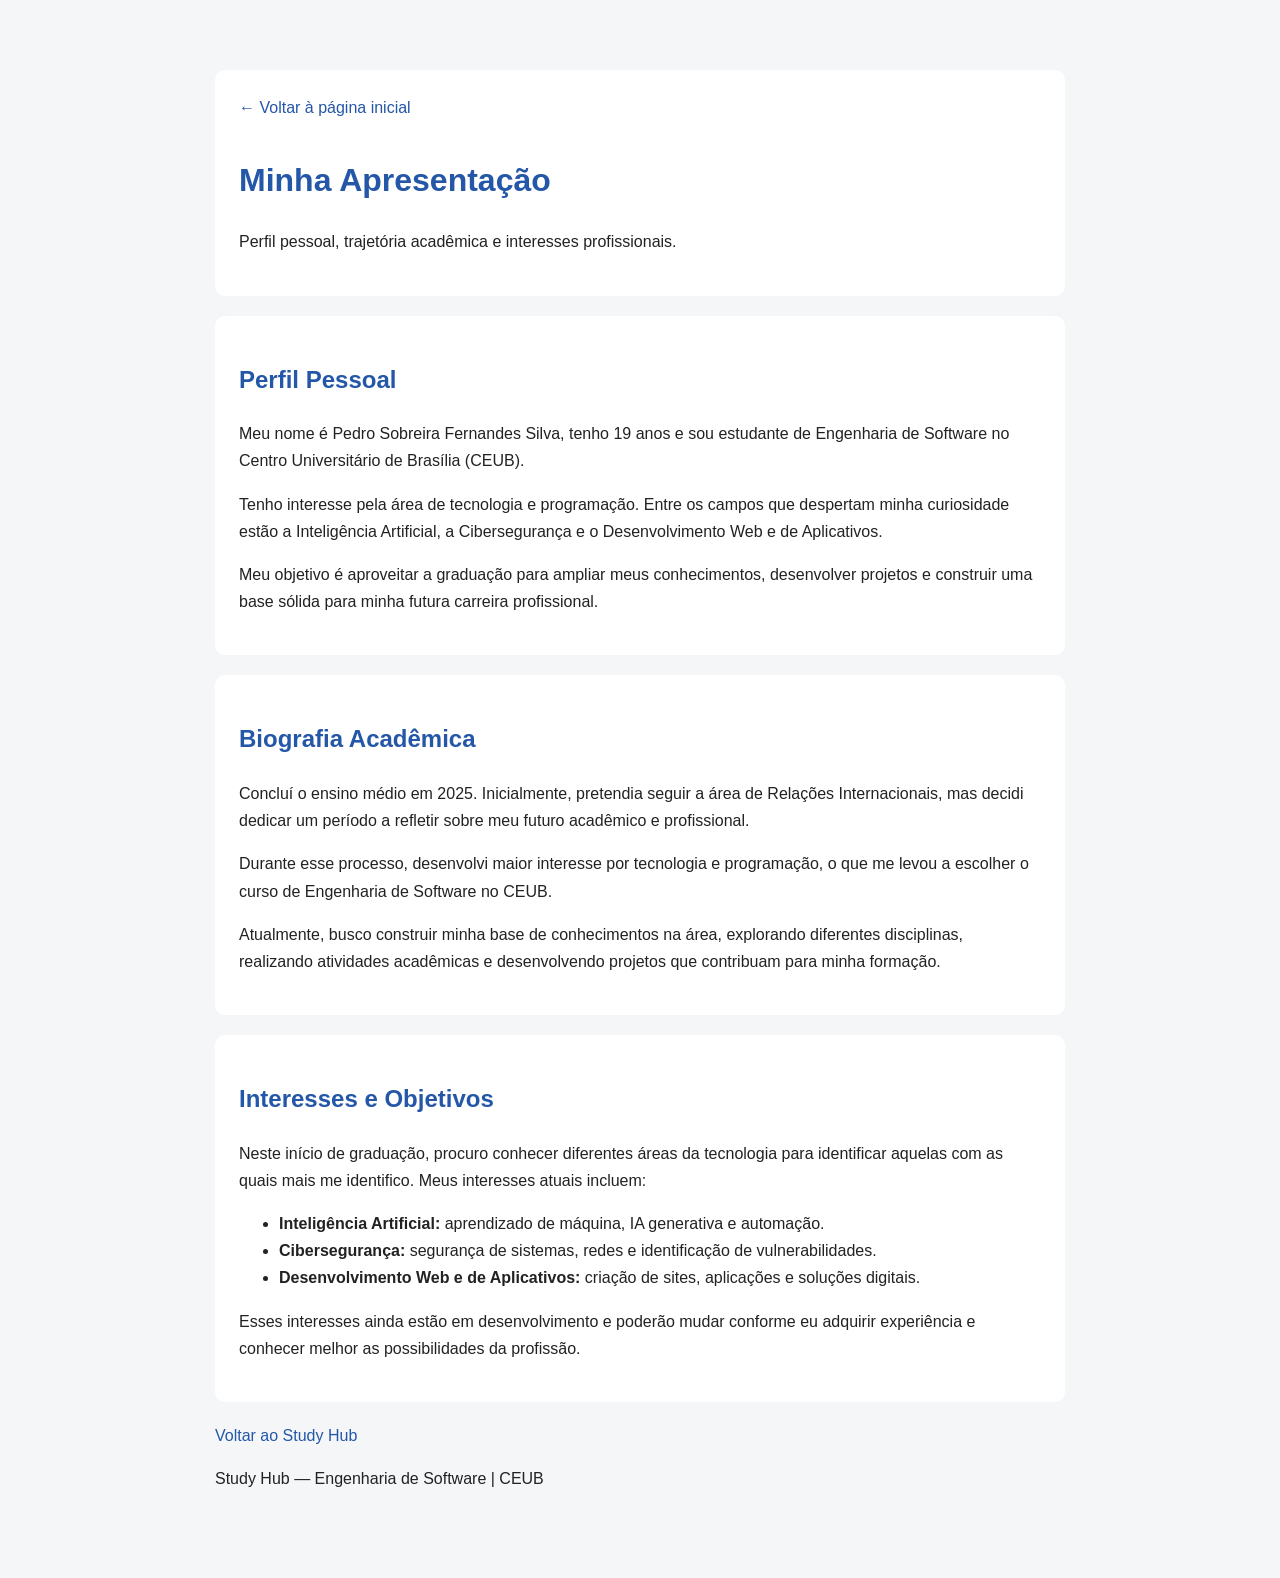
==== apresentacao.html @ e8501836 "Add personal presentation HTML page Created a personal presentation webpage detailing background, ac" ====
<!DOCTYPE html>
<html lang="pt-BR">
<head>
    <meta charset="UTF-8">
    <meta name="viewport" content="width=device-width, initial-scale=1.0">
    <title>Apresentação | Study Hub</title>

    <style>
        body {
            font-family: Arial, sans-serif;
            max-width: 850px;
            margin: 50px auto;
            padding: 20px;
            line-height: 1.7;
            color: #222;
            background-color: #f4f6f8;
        }

        header, section {
            background: white;
            padding: 24px;
            margin-bottom: 20px;
            border-radius: 10px;
        }

        h1, h2 {
            color: #2457a7;
        }

        a {
            color: #2457a7;
            text-decoration: none;
        }

        a:hover {
            text-decoration: underline;
        }

        .voltar {
            display: inline-block;
            margin-bottom: 10px;
        }
    </style>
</head>

<body>
    <header>
        <a class="voltar" href="index.html">← Voltar à página inicial</a>
        <h1>Minha Apresentação</h1>
        <p>Perfil pessoal, trajetória acadêmica e interesses profissionais.</p>
    </header>

    <section>
        <h2>Perfil Pessoal</h2>

        <p>
            Meu nome é Pedro Sobreira Fernandes Silva, tenho 19 anos
            e sou estudante de Engenharia de Software no Centro
            Universitário de Brasília (CEUB).
        </p>

        <p>
            Tenho interesse pela área de tecnologia e programação.
            Entre os campos que despertam minha curiosidade estão a
            Inteligência Artificial, a Cibersegurança e o Desenvolvimento
            Web e de Aplicativos.
        </p>

        <p>
            Meu objetivo é aproveitar a graduação para ampliar meus
            conhecimentos, desenvolver projetos e construir uma base
            sólida para minha futura carreira profissional.
        </p>
    </section>

    <section>
        <h2>Biografia Acadêmica</h2>

        <p>
            Concluí o ensino médio em 2025. Inicialmente, pretendia
            seguir a área de Relações Internacionais, mas decidi dedicar
            um período a refletir sobre meu futuro acadêmico e profissional.
        </p>

        <p>
            Durante esse processo, desenvolvi maior interesse por
            tecnologia e programação, o que me levou a escolher o curso
            de Engenharia de Software no CEUB.
        </p>

        <p>
            Atualmente, busco construir minha base de conhecimentos
            na área, explorando diferentes disciplinas, realizando
            atividades acadêmicas e desenvolvendo projetos que
            contribuam para minha formação.
        </p>
    </section>

    <section>
        <h2>Interesses e Objetivos</h2>

        <p>
            Neste início de graduação, procuro conhecer diferentes
            áreas da tecnologia para identificar aquelas com as quais
            mais me identifico. Meus interesses atuais incluem:
        </p>

        <ul>
            <li><strong>Inteligência Artificial:</strong> aprendizado de máquina, IA generativa e automação.</li>
            <li><strong>Cibersegurança:</strong> segurança de sistemas, redes e identificação de vulnerabilidades.</li>
            <li><strong>Desenvolvimento Web e de Aplicativos:</strong> criação de sites, aplicações e soluções digitais.</li>
        </ul>

        <p>
            Esses interesses ainda estão em desenvolvimento e poderão
            mudar conforme eu adquirir experiência e conhecer melhor
            as possibilidades da profissão.
        </p>
    </section>

    <footer>
        <p><a href="index.html">Voltar ao Study Hub</a></p>
        <p>Study Hub — Engenharia de Software | CEUB</p>
    </footer>
</body>
</html>
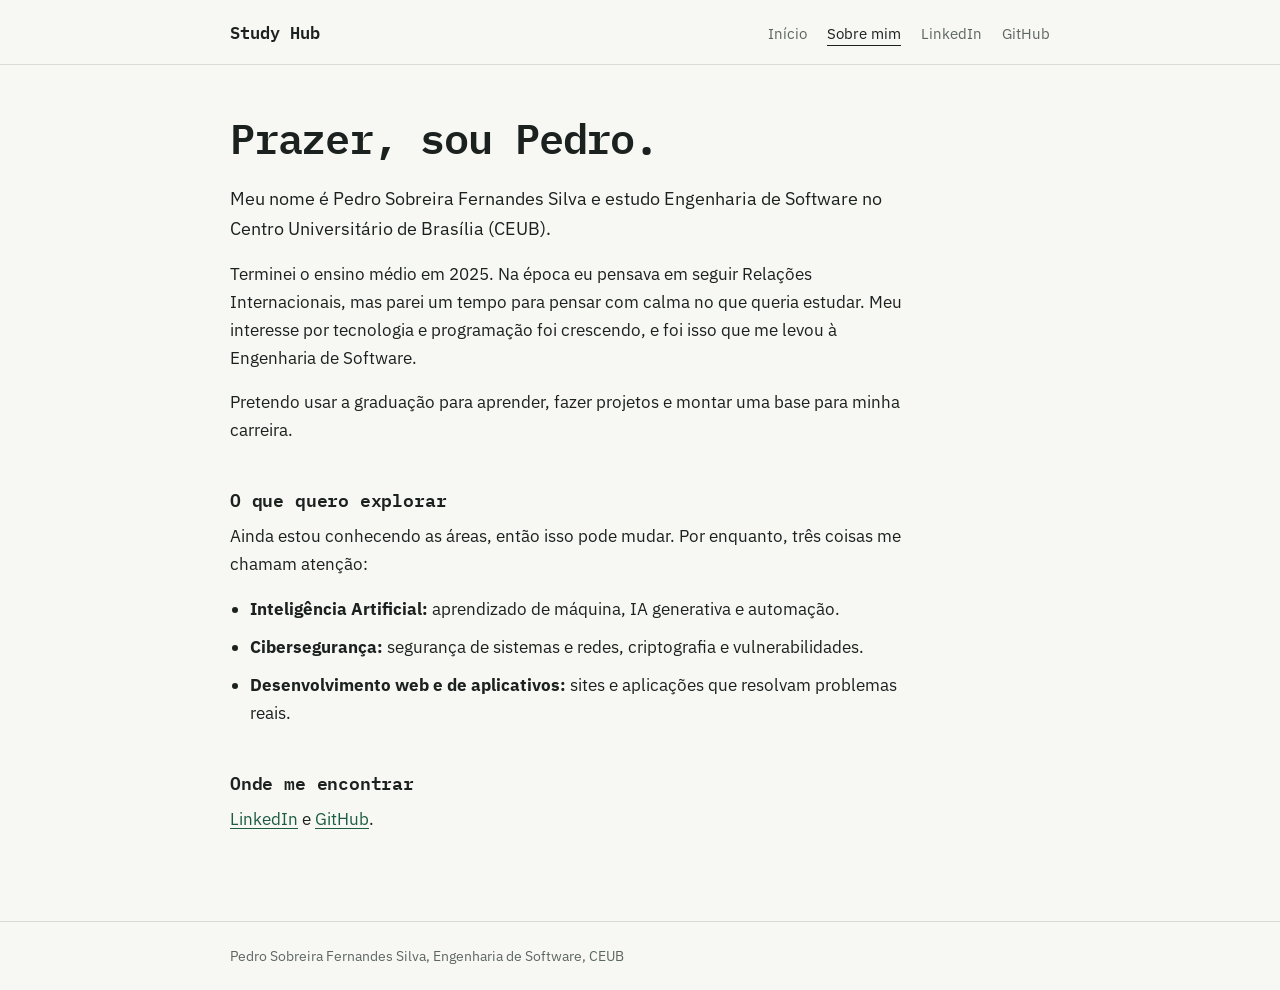
==== commit dc52b3e4: "Add files via upload" ====
--- a/apresentacao.html
+++ b/apresentacao.html
@@ -1,127 +1,34 @@
-
 <!DOCTYPE html>
 <html lang="pt-BR">
 <head>
-    <meta charset="UTF-8">
-    <meta name="viewport" content="width=device-width, initial-scale=1.0">
-    <title>Apresentação | Study Hub</title>
-
-    <style>
-        body {
-            font-family: Arial, sans-serif;
-            max-width: 850px;
-            margin: 50px auto;
-            padding: 20px;
-            line-height: 1.7;
-            color: #222;
-            background-color: #f4f6f8;
-        }
-
-        header, section {
-            background: white;
-            padding: 24px;
-            margin-bottom: 20px;
-            border-radius: 10px;
-        }
-
-        h1, h2 {
-            color: #2457a7;
-        }
-
-        a {
-            color: #2457a7;
-            text-decoration: none;
-        }
-
-        a:hover {
-            text-decoration: underline;
-        }
-
-        .voltar {
-            display: inline-block;
-            margin-bottom: 10px;
-        }
-    </style>
+<meta charset="UTF-8">
+<meta name="viewport" content="width=device-width, initial-scale=1.0">
+<meta name="description" content="Quem é Pedro Sobreira Fernandes Silva, estudante de Engenharia de Software no CEUB.">
+<title>Sobre mim | Study Hub</title>
+<link rel="preconnect" href="https://fonts.googleapis.com"><link rel="preconnect" href="https://fonts.gstatic.com" crossorigin><link rel="stylesheet" href="https://fonts.googleapis.com/css2?family=IBM+Plex+Mono:wght@500;600&family=IBM+Plex+Sans:wght@400;500;600&display=swap">
+<link rel="stylesheet" href="styles.css">
 </head>
-
 <body>
-    <header>
-        <a class="voltar" href="index.html">← Voltar à página inicial</a>
-        <h1>Minha Apresentação</h1>
-        <p>Perfil pessoal, trajetória acadêmica e interesses profissionais.</p>
-    </header>
-
-    <section>
-        <h2>Perfil Pessoal</h2>
-
-        <p>
-            Meu nome é Pedro Sobreira Fernandes Silva, tenho 19 anos
-            e sou estudante de Engenharia de Software no Centro
-            Universitário de Brasília (CEUB).
-        </p>
-
-        <p>
-            Tenho interesse pela área de tecnologia e programação.
-            Entre os campos que despertam minha curiosidade estão a
-            Inteligência Artificial, a Cibersegurança e o Desenvolvimento
-            Web e de Aplicativos.
-        </p>
-
-        <p>
-            Meu objetivo é aproveitar a graduação para ampliar meus
-            conhecimentos, desenvolver projetos e construir uma base
-            sólida para minha futura carreira profissional.
-        </p>
-    </section>
-
-    <section>
-        <h2>Biografia Acadêmica</h2>
-
-        <p>
-            Concluí o ensino médio em 2025. Inicialmente, pretendia
-            seguir a área de Relações Internacionais, mas decidi dedicar
-            um período a refletir sobre meu futuro acadêmico e profissional.
-        </p>
-
-        <p>
-            Durante esse processo, desenvolvi maior interesse por
-            tecnologia e programação, o que me levou a escolher o curso
-            de Engenharia de Software no CEUB.
-        </p>
-
-        <p>
-            Atualmente, busco construir minha base de conhecimentos
-            na área, explorando diferentes disciplinas, realizando
-            atividades acadêmicas e desenvolvendo projetos que
-            contribuam para minha formação.
-        </p>
-    </section>
-
-    <section>
-        <h2>Interesses e Objetivos</h2>
-
-        <p>
-            Neste início de graduação, procuro conhecer diferentes
-            áreas da tecnologia para identificar aquelas com as quais
-            mais me identifico. Meus interesses atuais incluem:
-        </p>
-
-        <ul>
-            <li><strong>Inteligência Artificial:</strong> aprendizado de máquina, IA generativa e automação.</li>
-            <li><strong>Cibersegurança:</strong> segurança de sistemas, redes e identificação de vulnerabilidades.</li>
-            <li><strong>Desenvolvimento Web e de Aplicativos:</strong> criação de sites, aplicações e soluções digitais.</li>
-        </ul>
-
-        <p>
-            Esses interesses ainda estão em desenvolvimento e poderão
-            mudar conforme eu adquirir experiência e conhecer melhor
-            as possibilidades da profissão.
-        </p>
-    </section>
-
-    <footer>
-        <p><a href="index.html">Voltar ao Study Hub</a></p>
-        <p>Study Hub — Engenharia de Software | CEUB</p>
-    </footer>
+<a class="skip-link" href="#conteudo">Pular para o conteúdo</a>
+<header class="site-header"><div class="wrap">
+<a class="brand" href="index.html">Study Hub</a>
+<nav aria-label="Navegação principal"><a href="index.html">Início</a><a href="apresentacao.html" aria-current="page">Sobre mim</a><a href="https://www.linkedin.com/in/pedro-sobreira-fernandes-silva-22a821444/" target="_blank" rel="noopener noreferrer">LinkedIn</a><a href="https://github.com/Pedro-Sobreira0/Study-Hub" target="_blank" rel="noopener noreferrer">GitHub</a></nav>
+</div></header>
+<main id="conteudo" class="wrap">
+<h1>Prazer, sou Pedro.</h1>
+<p class="lead">Meu nome é Pedro Sobreira Fernandes Silva e estudo Engenharia de Software no Centro Universitário de Brasília (CEUB).</p>
+<p>Terminei o ensino médio em 2025. Na época eu pensava em seguir Relações Internacionais, mas parei um tempo para pensar com calma no que queria estudar. Meu interesse por tecnologia e programação foi crescendo, e foi isso que me levou à Engenharia de Software.</p>
+<p>Pretendo usar a graduação para aprender, fazer projetos e montar uma base para minha carreira.</p>
+<h2>O que quero explorar</h2>
+<p>Ainda estou conhecendo as áreas, então isso pode mudar. Por enquanto, três coisas me chamam atenção:</p>
+<ul class="plain">
+<li><strong>Inteligência Artificial:</strong> aprendizado de máquina, IA generativa e automação.</li>
+<li><strong>Cibersegurança:</strong> segurança de sistemas e redes, criptografia e vulnerabilidades.</li>
+<li><strong>Desenvolvimento web e de aplicativos:</strong> sites e aplicações que resolvam problemas reais.</li>
+</ul>
+<h2>Onde me encontrar</h2>
+<p><a href="https://www.linkedin.com/in/pedro-sobreira-fernandes-silva-22a821444/" target="_blank" rel="noopener noreferrer">LinkedIn</a> e <a href="https://github.com/Pedro-Sobreira0/Study-Hub" target="_blank" rel="noopener noreferrer">GitHub</a>.</p>
+</main>
+<footer class="site-footer"><div class="wrap">Pedro Sobreira Fernandes Silva, Engenharia de Software, CEUB</div></footer>
 </body>
 </html>
--- a/styles.css
+++ b/styles.css
@@ -0,0 +1,74 @@
+/* Study Hub */
+:root {
+  --ink: #1b211e;
+  --muted: #5d6762;
+  --accent: #1d5c44;
+  --bg: #f7f7f4;
+  --line: #d9dcd6;
+  --code: #20262b;
+}
+* { box-sizing: border-box; }
+html { scroll-padding-top: 70px; }
+body {
+  margin: 0; background: var(--bg); color: var(--ink);
+  font: 400 1.0625rem/1.65 "IBM Plex Sans", system-ui, -apple-system, "Segoe UI", sans-serif;
+}
+.wrap { width: min(820px, calc(100% - 40px)); margin-inline: auto; }
+main:not(.home) > * { max-width: 680px; }
+a { color: var(--accent); text-underline-offset: 3px; }
+a:hover { color: var(--ink); }
+a:focus-visible { outline: 3px solid var(--accent); outline-offset: 3px; }
+.skip-link { position: absolute; left: 12px; top: -60px; background: var(--ink); color: #fff; padding: 8px 12px; }
+.skip-link:focus { top: 10px; }
+
+.site-header { border-bottom: 1px solid var(--line); }
+.site-header .wrap { display: flex; flex-wrap: wrap; align-items: baseline; justify-content: space-between; gap: 6px 24px; padding: 18px 0; }
+.brand { font: 600 1.05rem "IBM Plex Mono", ui-monospace, monospace; color: var(--ink); text-decoration: none; }
+nav { display: flex; flex-wrap: wrap; gap: 4px 20px; }
+nav a { color: var(--muted); text-decoration: none; font-size: .95rem; }
+nav a:hover, nav a[aria-current="page"] { color: var(--ink); text-decoration: underline; text-underline-offset: 6px; }
+
+main { padding: 48px 0 72px; }
+h1, h2 { font-family: "IBM Plex Mono", ui-monospace, monospace; line-height: 1.2; }
+h1 { margin: 0 0 20px; font-size: clamp(1.9rem, 6vw, 2.6rem); font-weight: 600; letter-spacing: -.03em; }
+h2 { margin: 44px 0 12px; font-size: 1.15rem; font-weight: 600; letter-spacing: -.01em; }
+p { margin: 0 0 16px; }
+.lead { font-size: 1.15rem; }
+.back { margin-bottom: 28px; font-size: .95rem; }
+
+.rows { list-style: none; margin: 0; padding: 0; border-top: 1px solid var(--line); }
+.rows li { display: grid; grid-template-columns: 15rem 1fr; gap: 4px 20px; padding: 14px 0; border-bottom: 1px solid var(--line); }
+.rows a { font-weight: 600; }
+.rows span { color: var(--muted); }
+.plain { padding-left: 1.2em; }
+.plain li { margin-bottom: 10px; }
+
+pre { margin: 16px 0 24px; padding: 18px; overflow-x: auto; background: var(--code); color: #e6ebe8; border-radius: 4px; font: 500 .92rem/1.7 "IBM Plex Mono", ui-monospace, monospace; }
+code { font-family: "IBM Plex Mono", ui-monospace, monospace; }
+
+.site-footer { border-top: 1px solid var(--line); padding: 22px 0; color: var(--muted); font-size: .9rem; }
+
+@media (max-width: 600px) {
+  .rows li { grid-template-columns: 1fr; }
+  main { padding-top: 32px; }
+}
+
+/* Página inicial */
+.home { padding-top: 0; }
+.intro { padding: 72px 0 56px; }
+.intro h1 { font-size: clamp(2.3rem, 8vw, 3.6rem); margin-bottom: 24px; }
+.intro .lead { max-width: 34em; font-size: 1.25rem; }
+.intro p:last-child { margin: 28px 0 0; color: var(--muted); }
+.block { display: grid; grid-template-columns: 11rem minmax(0, 1fr); gap: 8px 28px; padding: 36px 0; border-top: 1px solid var(--ink); }
+.block h2 { margin: 0; font-size: 1.05rem; }
+.block .rows { border-top: 0; }
+.block .rows li { grid-template-columns: 13rem 1fr; }
+.block .rows li:first-child { padding-top: 0; }
+.block p:last-child { margin-bottom: 0; }
+.project { border-left: 3px solid var(--accent); padding-left: 20px; }
+.project h3 { margin: 0 0 8px; font-size: 1.15rem; }
+@media (max-width: 700px) {
+  .intro { padding: 44px 0 36px; }
+  .block { grid-template-columns: 1fr; padding: 28px 0; }
+  .block .rows li { grid-template-columns: 1fr; }
+}
